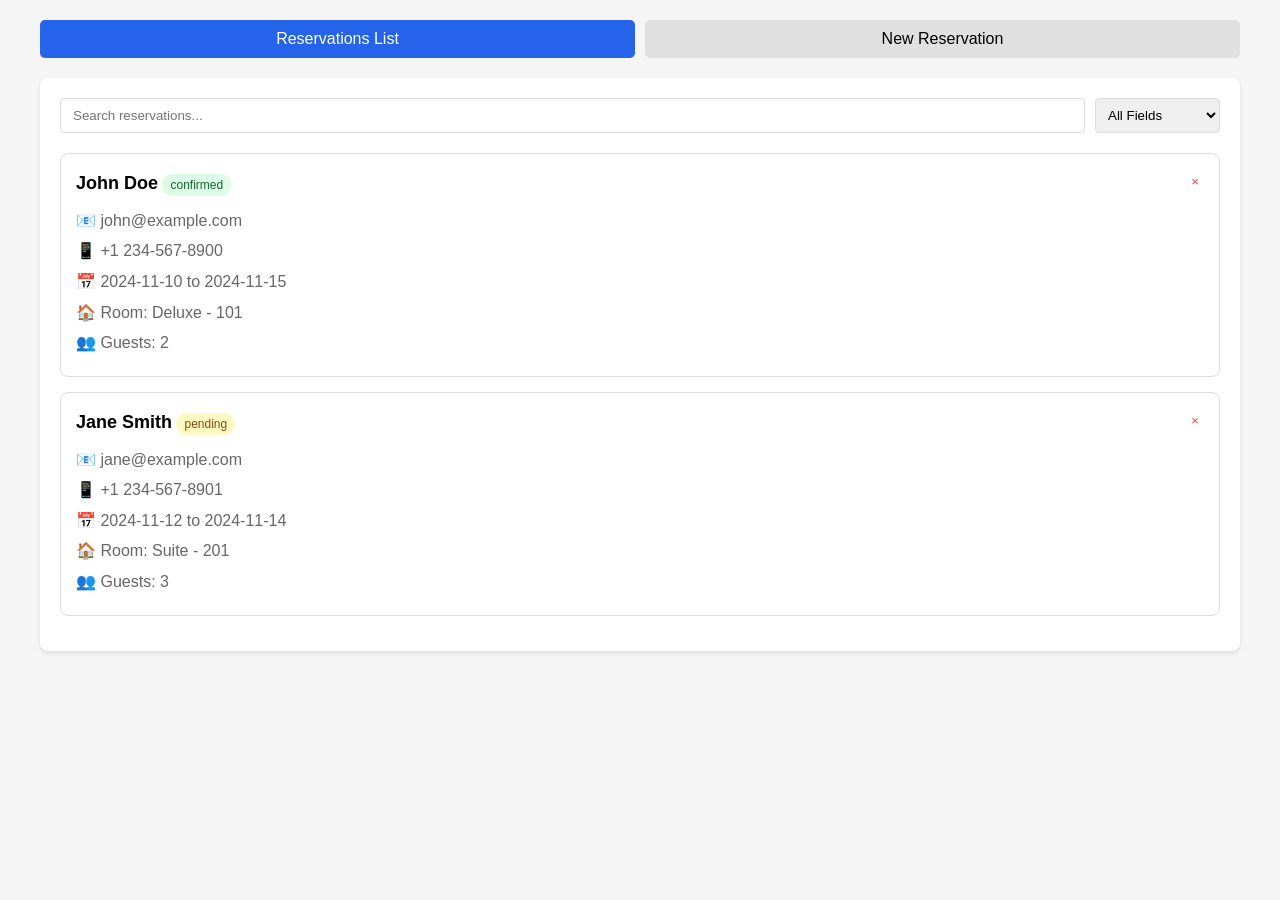
==== index.html @ 70b72430 "Initial commit" ====
<!DOCTYPE html>
<html lang="en">
  <head>
    <meta charset="UTF-8" />
    <meta name="viewport" content="width=device-width, initial-scale=1.0" />
    <title>Hotel Reservation System</title>
    <!-- CSS Files -->
    <link rel="stylesheet" href="css/main.css" />
    <link rel="stylesheet" href="css/components/tabs.css" />
    <link rel="stylesheet" href="css/components/forms.css" />
    <link rel="stylesheet" href="css/components/reservations.css" />
    <link rel="stylesheet" href="css/components/buttons.css" />
  </head>
  <body>
    <div class="container">
      <div class="tabs">
        <div class="tab-buttons">
          <button class="tab-button active" data-tab="reservations">
            Reservations List
          </button>
          <button class="tab-button" data-tab="new-reservation">
            New Reservation
          </button>
        </div>

        <div class="tab-content active" id="reservations">
          <div class="search-section">
            <input
              type="text"
              id="searchInput"
              class="search-input"
              placeholder="Search reservations..."
            />
            <select id="searchFilter" class="search-filter">
              <option value="all">All Fields</option>
              <option value="name">Name</option>
              <option value="email">Email</option>
              <option value="room">Room Number</option>
            </select>
          </div>
          <div id="reservationsList"></div>
        </div>

        <div class="tab-content" id="new-reservation">
          <form id="reservationForm">
            <div class="form-grid">
              <div class="form-group">
                <label>Guest Name</label>
                <input type="text" name="guestName" required />
              </div>
              <div class="form-group">
                <label>Email</label>
                <input type="email" name="email" required />
              </div>
              <div class="form-group">
                <label>Phone</label>
                <input type="tel" name="phone" required />
              </div>
              <div class="form-group">
                <label>Room Type</label>
                <select name="roomType">
                  <option>Deluxe</option>
                  <option>Suite</option>
                  <option>Executive</option>
                </select>
              </div>
              <div class="form-group">
                <label>Room Number</label>
                <input type="text" name="roomNumber" required />
              </div>
              <div class="form-group">
                <label>Number of Guests</label>
                <input type="number" name="guests" min="1" value="1" required />
              </div>
              <div class="form-group">
                <label>Check-in Date</label>
                <input type="date" name="checkIn" required />
              </div>
              <div class="form-group">
                <label>Check-out Date</label>
                <input type="date" name="checkOut" required />
              </div>
            </div>
            <button type="submit" class="submit-btn">Create Reservation</button>
          </form>

          <div class="calendar-placeholder">
            <p>Calendar view will be implemented in the next phase</p>
          </div>
        </div>
      </div>
    </div>

    <!-- JavaScript Files -->
    <script src="js/data.js"></script>
    <script src="js/components/tabs.js"></script>
    <script src="js/components/reservations.js"></script>
    <script src="js/components/search.js"></script>
    <script src="js/components/form.js"></script>
    <script src="js/main.js"></script>
  </body>
</html>
---- css/main.css ----
* {
    box-sizing: border-box;
    margin: 0;
    padding: 0;
}

body {
    font-family: Arial, sans-serif;
    line-height: 1.6;
    padding: 20px;
    background-color: #f5f5f5;
}

.container {
    max-width: 1200px;
    margin: 0 auto;
}
---- css/components/tabs.css ----
.tabs {
    margin-bottom: 20px;
}

.tab-buttons {
    display: grid;
    grid-template-columns: 1fr 1fr;
    gap: 10px;
    margin-bottom: 20px;
}

.tab-button {
    padding: 10px;
    background-color: #e0e0e0;
    border: none;
    border-radius: 5px;
    cursor: pointer;
    font-size: 16px;
}

.tab-button.active {
    background-color: #2563eb;
    color: white;
}

.tab-content {
    display: none;
    background-color: white;
    padding: 20px;
    border-radius: 8px;
    box-shadow: 0 2px 4px rgba(0,0,0,0.1);
}

.tab-content.active {
    display: block;
}
---- css/components/forms.css ----
.form-grid {
    display: grid;
    grid-template-columns: 1fr 1fr;
    gap: 20px;
    margin-top: 20px;
}

.form-group {
    margin-bottom: 15px;
}

.form-group label {
    display: block;
    margin-bottom: 5px;
    color: #374151;
}

.form-group input,
.form-group select {
    width: 100%;
    padding: 8px;
    border: 1px solid #ddd;
    border-radius: 4px;
}

.calendar-placeholder {
    text-align: center;
    padding: 40px;
    color: #666;
}
---- css/components/reservations.css ----
.search-section {
    display: flex;
    gap: 10px;
    margin-bottom: 20px;
}

.search-input {
    flex: 1;
    padding: 8px 12px;
    border: 1px solid #ddd;
    border-radius: 4px;
}

.search-filter {
    padding: 8px;
    border: 1px solid #ddd;
    border-radius: 4px;
}

.reservation-card {
    border: 1px solid #ddd;
    padding: 15px;
    margin-bottom: 15px;
    border-radius: 8px;
    background-color: white;
}

.reservation-header {
    display: flex;
    justify-content: space-between;
    align-items: start;
    margin-bottom: 10px;
}

.guest-name {
    font-weight: bold;
    font-size: 18px;
}

.status-badge {
    padding: 4px 8px;
    border-radius: 12px;
    font-size: 12px;
}

.status-confirmed {
    background-color: #dcfce7;
    color: #166534;
}

.status-pending {
    background-color: #fef9c3;
    color: #854d0e;
}

.reservation-details {
    margin-top: 10px;
}

.detail-item {
    margin-bottom: 5px;
    color: #666;
}
---- css/components/buttons.css ----
.delete-btn {
    background: none;
    border: none;
    color: #ef4444;
    cursor: pointer;
    padding: 5px;
}

.submit-btn {
    background-color: #2563eb;
    color: white;
    padding: 10px;
    border: none;
    border-radius: 4px;
    cursor: pointer;
    width: 100%;
    font-size: 16px;
}

.submit-btn:hover {
    background-color: #1d4ed8;
}
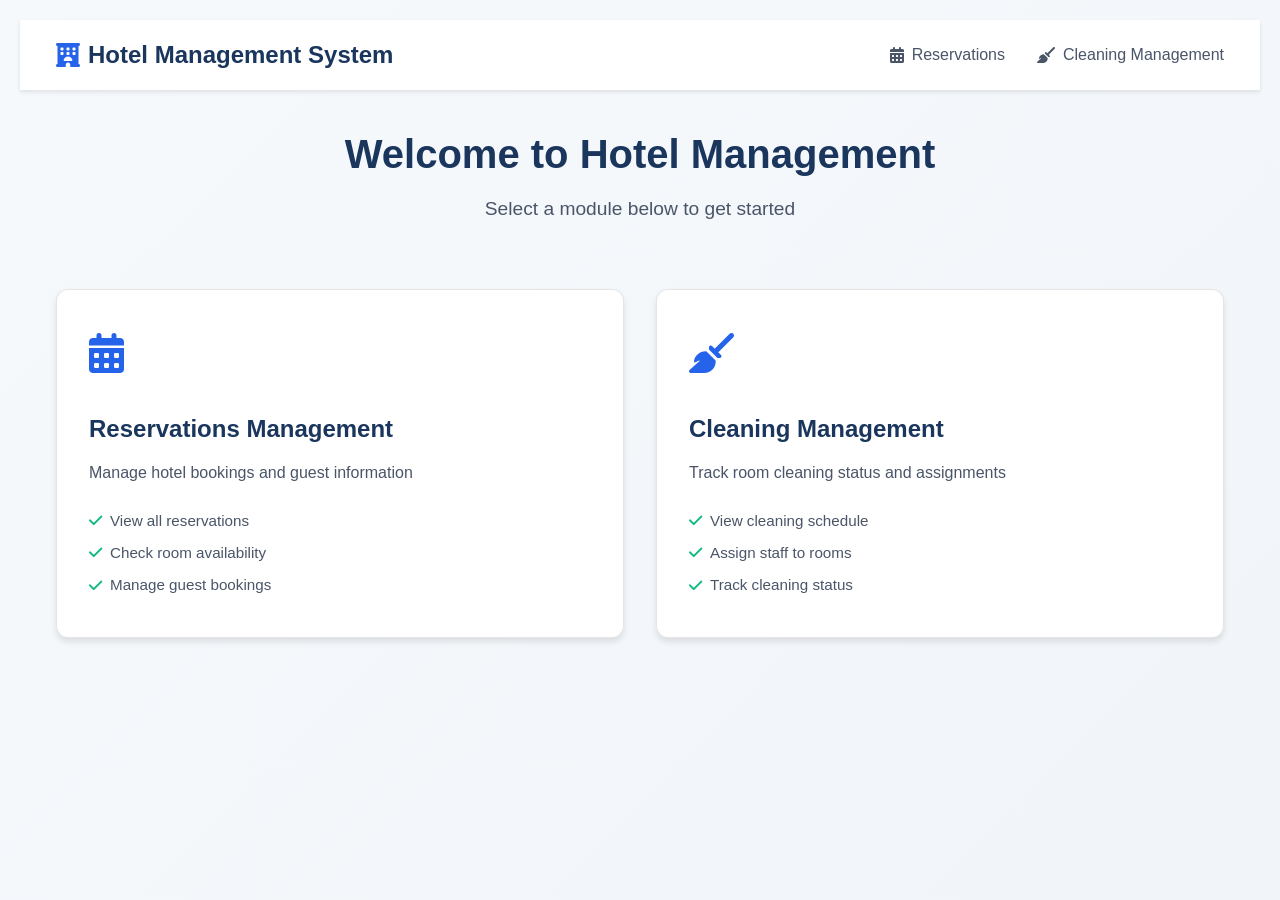
==== commit 1aa4c492: "Major update to hotel management system - Added calendar functionality with proper rendering - Imple" ====
--- a/index.html
+++ b/index.html
@@ -3,100 +3,90 @@
   <head>
     <meta charset="UTF-8" />
     <meta name="viewport" content="width=device-width, initial-scale=1.0" />
-    <title>Hotel Reservation System</title>
+    <title>Hotel Management System</title>
     <!-- CSS Files -->
     <link rel="stylesheet" href="css/main.css" />
-    <link rel="stylesheet" href="css/components/tabs.css" />
-    <link rel="stylesheet" href="css/components/forms.css" />
-    <link rel="stylesheet" href="css/components/reservations.css" />
-    <link rel="stylesheet" href="css/components/buttons.css" />
+    <link rel="stylesheet" href="css/components/navigation.css" />
+    <link rel="stylesheet" href="css/components/dashboard.css" />
+    <!-- Add Font Awesome for icons -->
+    <link
+      rel="stylesheet"
+      href="https://cdnjs.cloudflare.com/ajax/libs/font-awesome/6.5.1/css/all.min.css"
+    />
   </head>
   <body>
-    <div class="container">
-      <div class="tabs">
-        <div class="tab-buttons">
-          <button class="tab-button active" data-tab="reservations">
-            Reservations List
-          </button>
-          <button class="tab-button" data-tab="new-reservation">
-            New Reservation
-          </button>
+    <nav class="main-nav">
+      <div class="nav-container">
+        <h1>
+          <a href="index.html" class="home-link">
+            <i class="fas fa-hotel"></i>
+            Hotel Management System
+          </a>
+        </h1>
+        <ul class="nav-links">
+          <li>
+            <a href="pages/reservations.html"
+              ><i class="fas fa-calendar-alt"></i> Reservations</a
+            >
+          </li>
+          <li>
+            <a href="pages/cleaning.html"
+              ><i class="fas fa-broom"></i> Cleaning Management</a
+            >
+          </li>
+        </ul>
+      </div>
+    </nav>
+
+    <main class="container">
+      <div class="dashboard-welcome">
+        <h2>Welcome to Hotel Management</h2>
+        <p>Select a module below to get started</p>
+      </div>
+
+      <div class="dashboard-cards">
+        <div
+          class="card"
+          onclick="window.location.href='pages/reservations.html'"
+        >
+          <div class="card-icon">
+            <i class="fas fa-calendar-alt"></i>
+          </div>
+          <div class="card-content">
+            <h2>Reservations Management</h2>
+            <p>Manage hotel bookings and guest information</p>
+            <ul class="feature-list">
+              <li><i class="fas fa-check"></i> View all reservations</li>
+              <li><i class="fas fa-check"></i> Check room availability</li>
+              <li><i class="fas fa-check"></i> Manage guest bookings</li>
+            </ul>
+          </div>
+          <div class="card-arrow">
+            <i class="fas fa-arrow-right"></i>
+          </div>
         </div>
 
-        <div class="tab-content active" id="reservations">
-          <div class="search-section">
-            <input
-              type="text"
-              id="searchInput"
-              class="search-input"
-              placeholder="Search reservations..."
-            />
-            <select id="searchFilter" class="search-filter">
-              <option value="all">All Fields</option>
-              <option value="name">Name</option>
-              <option value="email">Email</option>
-              <option value="room">Room Number</option>
-            </select>
+        <div class="card" onclick="window.location.href='pages/cleaning.html'">
+          <div class="card-icon">
+            <i class="fas fa-broom"></i>
           </div>
-          <div id="reservationsList"></div>
-        </div>
-
-        <div class="tab-content" id="new-reservation">
-          <form id="reservationForm">
-            <div class="form-grid">
-              <div class="form-group">
-                <label>Guest Name</label>
-                <input type="text" name="guestName" required />
-              </div>
-              <div class="form-group">
-                <label>Email</label>
-                <input type="email" name="email" required />
-              </div>
-              <div class="form-group">
-                <label>Phone</label>
-                <input type="tel" name="phone" required />
-              </div>
-              <div class="form-group">
-                <label>Room Type</label>
-                <select name="roomType">
-                  <option>Deluxe</option>
-                  <option>Suite</option>
-                  <option>Executive</option>
-                </select>
-              </div>
-              <div class="form-group">
-                <label>Room Number</label>
-                <input type="text" name="roomNumber" required />
-              </div>
-              <div class="form-group">
-                <label>Number of Guests</label>
-                <input type="number" name="guests" min="1" value="1" required />
-              </div>
-              <div class="form-group">
-                <label>Check-in Date</label>
-                <input type="date" name="checkIn" required />
-              </div>
-              <div class="form-group">
-                <label>Check-out Date</label>
-                <input type="date" name="checkOut" required />
-              </div>
-            </div>
-            <button type="submit" class="submit-btn">Create Reservation</button>
-          </form>
-
-          <div class="calendar-placeholder">
-            <p>Calendar view will be implemented in the next phase</p>
+          <div class="card-content">
+            <h2>Cleaning Management</h2>
+            <p>Track room cleaning status and assignments</p>
+            <ul class="feature-list">
+              <li><i class="fas fa-check"></i> View cleaning schedule</li>
+              <li><i class="fas fa-check"></i> Assign staff to rooms</li>
+              <li><i class="fas fa-check"></i> Track cleaning status</li>
+            </ul>
+          </div>
+          <div class="card-arrow">
+            <i class="fas fa-arrow-right"></i>
           </div>
         </div>
       </div>
-    </div>
+    </main>
 
     <!-- JavaScript Files -->
-    <script src="js/data.js"></script>
-    <script src="js/components/tabs.js"></script>
-    <script src="js/components/reservations.js"></script>
-    <script src="js/components/search.js"></script>
-    <script src="js/components/form.js"></script>
     <script src="js/main.js"></script>
   </body>
 </html>
--- a/css/components/navigation.css
+++ b/css/components/navigation.css
@@ -0,0 +1,70 @@
+.main-nav {
+  background: white;
+  box-shadow: 0 2px 4px rgba(0,0,0,0.1);
+  padding: 1rem 0;
+}
+
+.nav-container {
+  max-width: 1200px;
+  margin: 0 auto;
+  padding: 0 1rem;
+  display: flex;
+  justify-content: space-between;
+  align-items: center;
+}
+
+.home-link {
+  text-decoration: none;
+  color: #1a365d;
+  display: flex;
+  align-items: center;
+  gap: 0.5rem;
+  font-size: 1.5rem;
+  transition: color 0.2s ease;
+}
+
+.home-link i {
+  color: #2563eb;
+}
+
+.home-link:hover {
+  color: #2563eb;
+}
+
+.nav-links {
+  display: flex;
+  gap: 2rem;
+  list-style: none;
+  margin: 0;
+  padding: 0;
+}
+
+.nav-links a {
+  text-decoration: none;
+  color: #4a5568;
+  display: flex;
+  align-items: center;
+  gap: 0.5rem;
+  transition: color 0.2s ease;
+}
+
+.nav-links a:hover {
+  color: #2563eb;
+}
+
+.nav-links a.active {
+  color: #2563eb;
+  font-weight: 500;
+}
+
+@media (max-width: 768px) {
+  .nav-container {
+    flex-direction: column;
+    gap: 1rem;
+    text-align: center;
+  }
+
+  .nav-links {
+    gap: 1rem;
+  }
+} 
--- a/css/components/dashboard.css
+++ b/css/components/dashboard.css
@@ -0,0 +1,141 @@
+.dashboard-welcome {
+    text-align: center;
+    margin: 2rem 0 3rem;
+    color: #1a365d;
+}
+
+.dashboard-welcome h2 {
+    font-size: 2.5rem;
+    margin-bottom: 0.5rem;
+}
+
+.dashboard-welcome p {
+    font-size: 1.2rem;
+    color: #4a5568;
+}
+
+.dashboard-cards {
+    display: grid;
+    grid-template-columns: repeat(auto-fit, minmax(300px, 1fr));
+    gap: 2rem;
+    padding: 1rem;
+    max-width: 1200px;
+    margin: 0 auto;
+}
+
+.card {
+    background: white;
+    border-radius: 12px;
+    padding: 2rem;
+    box-shadow: 0 4px 6px rgba(0, 0, 0, 0.1);
+    transition: all 0.3s ease;
+    cursor: pointer;
+    display: flex;
+    flex-direction: column;
+    position: relative;
+    overflow: hidden;
+    border: 1px solid rgba(0, 0, 0, 0.1);
+}
+
+.card:hover {
+    transform: translateY(-5px);
+    box-shadow: 0 8px 15px rgba(0, 0, 0, 0.1);
+}
+
+.card-icon {
+    font-size: 2.5rem;
+    color: #2563eb;
+    margin-bottom: 1.5rem;
+}
+
+.card-content h2 {
+    color: #1a365d;
+    font-size: 1.5rem;
+    margin-bottom: 0.75rem;
+}
+
+.card-content p {
+    color: #4a5568;
+    margin-bottom: 1.5rem;
+    line-height: 1.5;
+}
+
+.feature-list {
+    list-style: none;
+    padding: 0;
+    margin: 0;
+}
+
+.feature-list li {
+    display: flex;
+    align-items: center;
+    gap: 0.5rem;
+    color: #4a5568;
+    margin-bottom: 0.5rem;
+    font-size: 0.95rem;
+}
+
+.feature-list li i {
+    color: #10B981;
+}
+
+.card-arrow {
+    position: absolute;
+    right: 1.5rem;
+    bottom: 1.5rem;
+    color: #2563eb;
+    opacity: 0;
+    transform: translateX(-10px);
+    transition: all 0.3s ease;
+}
+
+.card:hover .card-arrow {
+    opacity: 1;
+    transform: translateX(0);
+}
+
+/* Responsive adjustments */
+@media (max-width: 768px) {
+    .dashboard-welcome h2 {
+        font-size: 2rem;
+    }
+
+    .dashboard-welcome p {
+        font-size: 1rem;
+    }
+
+    .dashboard-cards {
+        grid-template-columns: 1fr;
+        padding: 1rem;
+    }
+
+    .card {
+        padding: 1.5rem;
+    }
+}
+
+/* Add some background styling */
+body {
+    background: linear-gradient(135deg, #f6f9fc 0%, #f1f5f9 100%);
+    min-height: 100vh;
+}
+
+/* Animation for cards */
+@keyframes fadeInUp {
+    from {
+        opacity: 0;
+        transform: translateY(20px);
+    }
+    to {
+        opacity: 1;
+        transform: translateY(0);
+    }
+}
+
+.card {
+    animation: fadeInUp 0.5s ease-out forwards;
+}
+
+.card:nth-child(2) {
+    animation-delay: 0.2s;
+} 
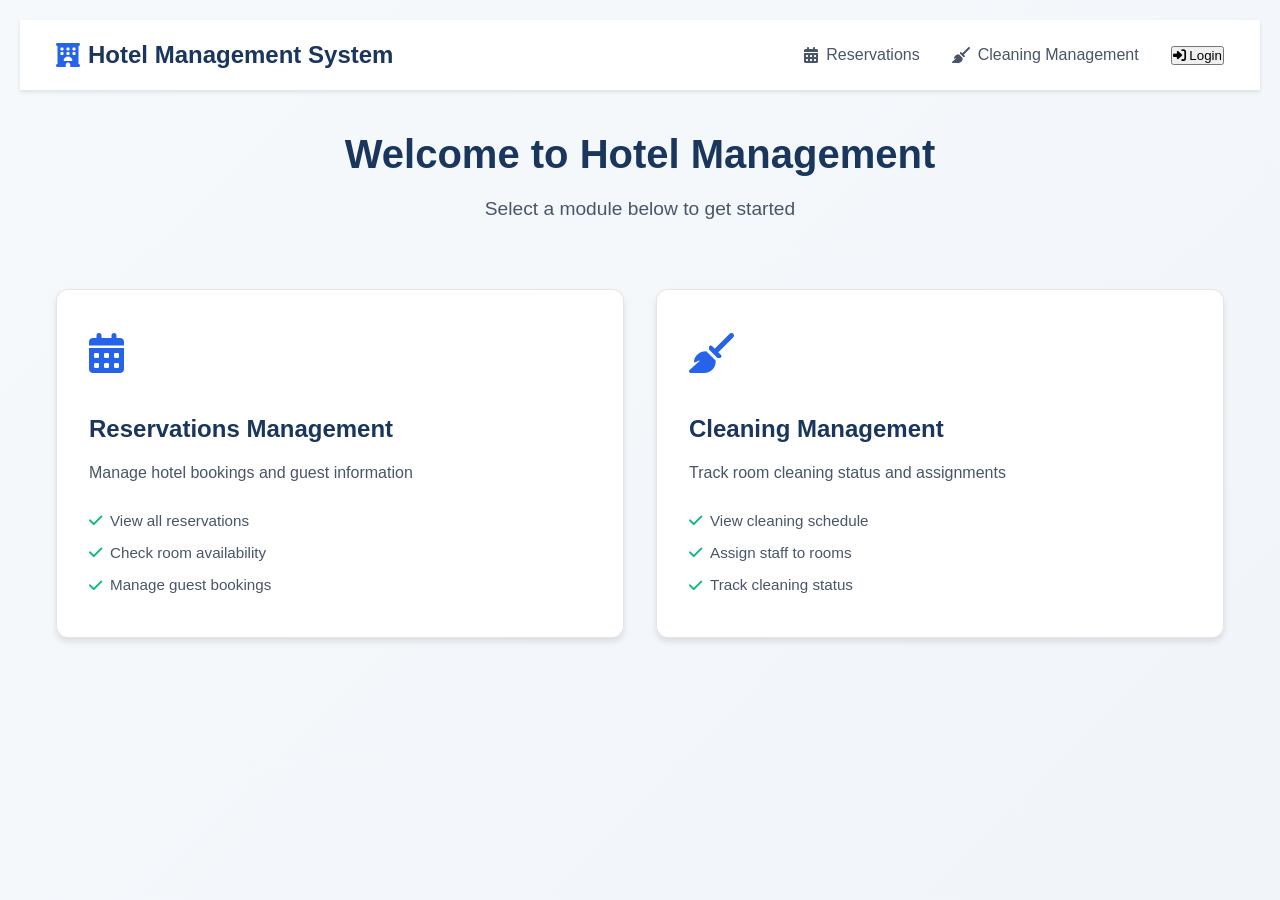
==== commit df4589cf: "Updates" ====
--- a/index.html
+++ b/index.html
@@ -13,6 +13,40 @@
       rel="stylesheet"
       href="https://cdnjs.cloudflare.com/ajax/libs/font-awesome/6.5.1/css/all.min.css"
     />
+    <style>
+      /* Modal styles */
+      .modal {
+        display: none; /* Hidden by default */
+        position: fixed; /* Stay in place */
+        z-index: 1; /* Sit on top */
+        left: 0;
+        top: 0;
+        width: 100%; /* Full width */
+        height: 100%; /* Full height */
+        overflow: auto; /* Enable scroll if needed */
+        background-color: rgb(0, 0, 0); /* Fallback color */
+        background-color: rgba(0, 0, 0, 0.4); /* Black w/ opacity */
+      }
+      .modal-content {
+        background-color: #fefefe;
+        margin: 15% auto; /* 15% from the top and centered */
+        padding: 20px;
+        border: 1px solid #888;
+        width: 80%; /* Could be more or less, depending on screen size */
+      }
+      .close {
+        color: #aaa;
+        float: right;
+        font-size: 28px;
+        font-weight: bold;
+      }
+      .close:hover,
+      .close:focus {
+        color: black;
+        text-decoration: none;
+        cursor: pointer;
+      }
+    </style>
   </head>
   <body>
     <nav class="main-nav">
@@ -34,6 +68,11 @@
               ><i class="fas fa-broom"></i> Cleaning Management</a
             >
           </li>
+          <li>
+            <button id="loginBtn">
+              <i class="fas fa-sign-in-alt"></i> Login
+            </button>
+          </li>
         </ul>
       </div>
     </nav>
@@ -86,7 +125,85 @@
       </div>
     </main>
 
+    <!-- Login Modal -->
+    <div id="loginModal" class="modal">
+      <div class="modal-content">
+        <span class="close">&times;</span>
+        <h2>Login</h2>
+        <form id="loginForm">
+          <label for="username">Username:</label>
+          <input type="text" id="username" name="username" required />
+          <br />
+          <label for="password">Password:</label>
+          <input type="password" id="password" name="password" required />
+          <br />
+          <button type="submit">Login</button>
+        </form>
+        <div id="loginMessage"></div>
+      </div>
+    </div>
+
     <!-- JavaScript Files -->
     <script src="js/main.js"></script>
+    <script>
+      // Get modal element
+      const modal = document.getElementById('loginModal');
+      const loginBtn = document.getElementById('loginBtn');
+      const closeBtn = document.getElementsByClassName('close')[0];
+      const loginForm = document.getElementById('loginForm');
+      const loginMessage = document.getElementById('loginMessage');
+
+      // Show modal on button click
+      loginBtn.onclick = function () {
+        modal.style.display = 'block';
+      };
+
+      // Close modal when the user clicks on <span> (x)
+      closeBtn.onclick = function () {
+        modal.style.display = 'none';
+      };
+
+      // Close modal when clicking outside of the modal
+      window.onclick = function (event) {
+        if (event.target == modal) {
+          modal.style.display = 'none';
+        }
+      };
+
+      // Handle form submission
+      loginForm.onsubmit = function (event) {
+        event.preventDefault(); // Prevent default form submission
+        const username = document.getElementById('username').value;
+        const password = document.getElementById('password').value;
+
+        // Send login request to the external login.php
+        fetch(
+          'https://obi.kean.edu/~kaisemax@kean.edu/CPS5301/hotel/php/login.php',
+          {
+            method: 'POST',
+            headers: {
+              'Content-Type': 'application/x-www-form-urlencoded',
+            },
+            body: `username=${encodeURIComponent(
+              username
+            )}&password=${encodeURIComponent(password)}`,
+          }
+        )
+          .then((response) => response.text())
+          .then((data) => {
+            loginMessage.innerHTML = data; // Display response message
+            if (data.includes('Login successful')) {
+              // Close modal on successful login
+              modal.style.display = 'none';
+              // Optionally, redirect or refresh the page
+              location.reload(); // Reload the page to reflect login status
+            }
+          })
+          .catch((error) => {
+            console.error('Error:', error);
+            loginMessage.innerHTML = 'An error occurred. Please try again.';
+          });
+      };
+    </script>
   </body>
 </html>
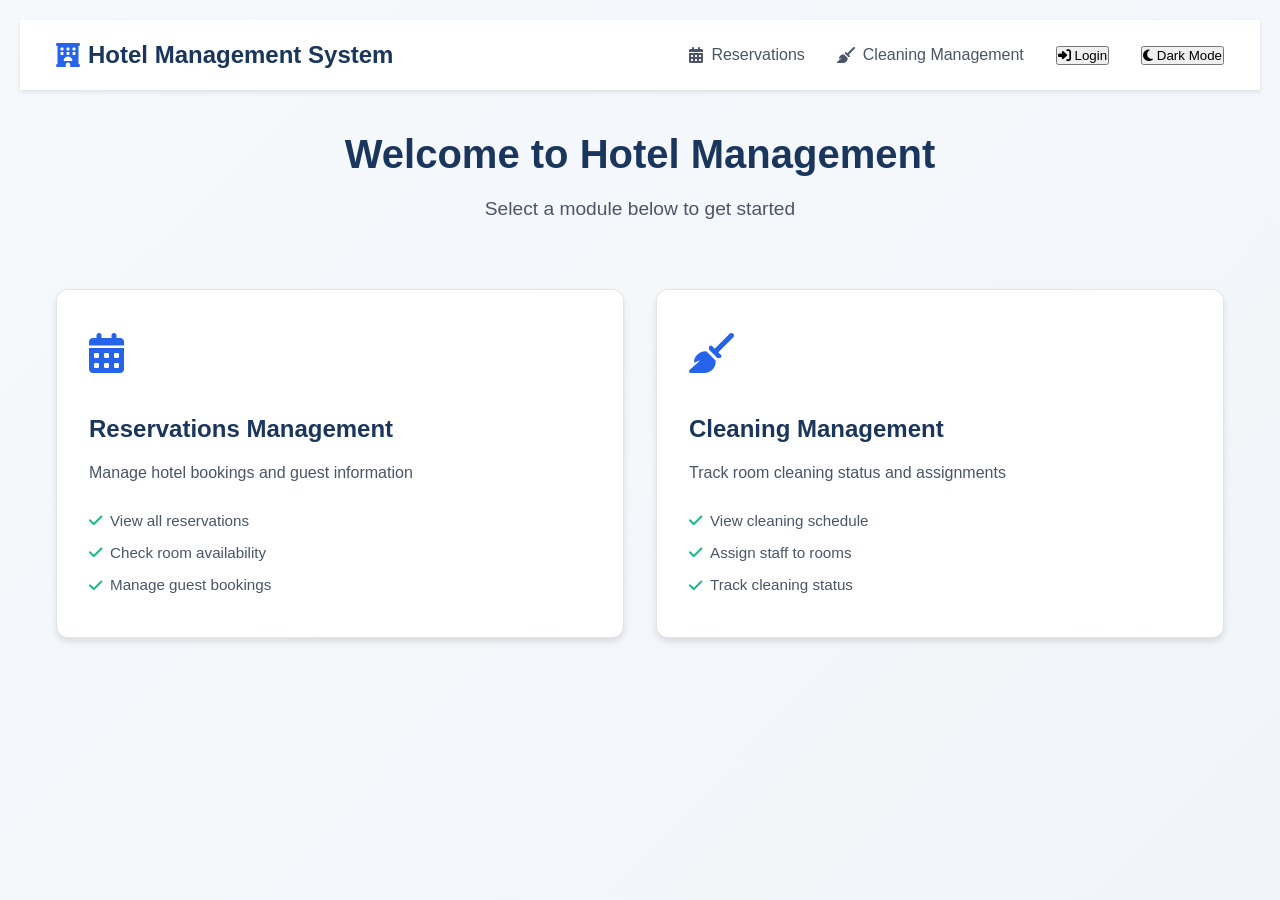
==== commit 4b930917: "Integrated backend" ====
--- a/index.html
+++ b/index.html
@@ -73,6 +73,11 @@
               <i class="fas fa-sign-in-alt"></i> Login
             </button>
           </li>
+          <li>
+            <button id="darkModeToggle">
+              <i class="fas fa-moon"></i> Dark Mode
+            </button>
+          </li>
         </ul>
       </div>
     </nav>
